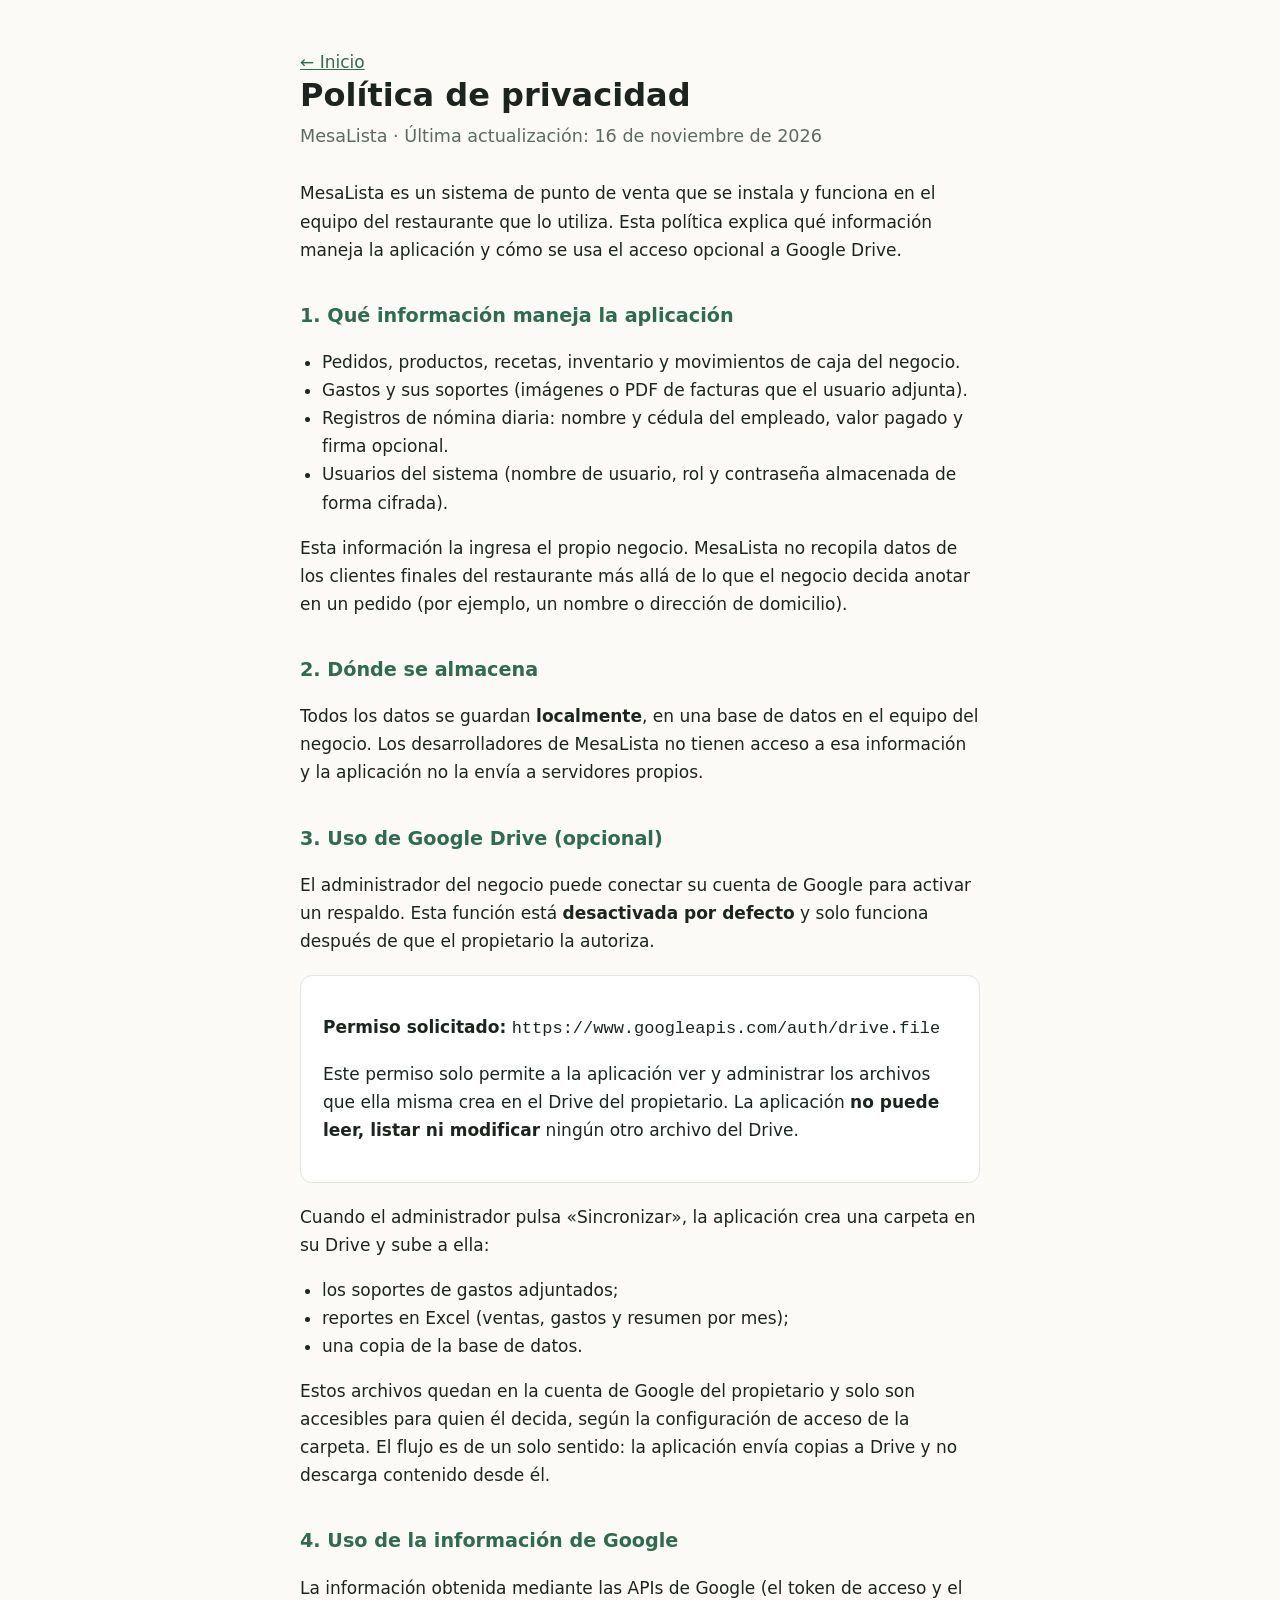
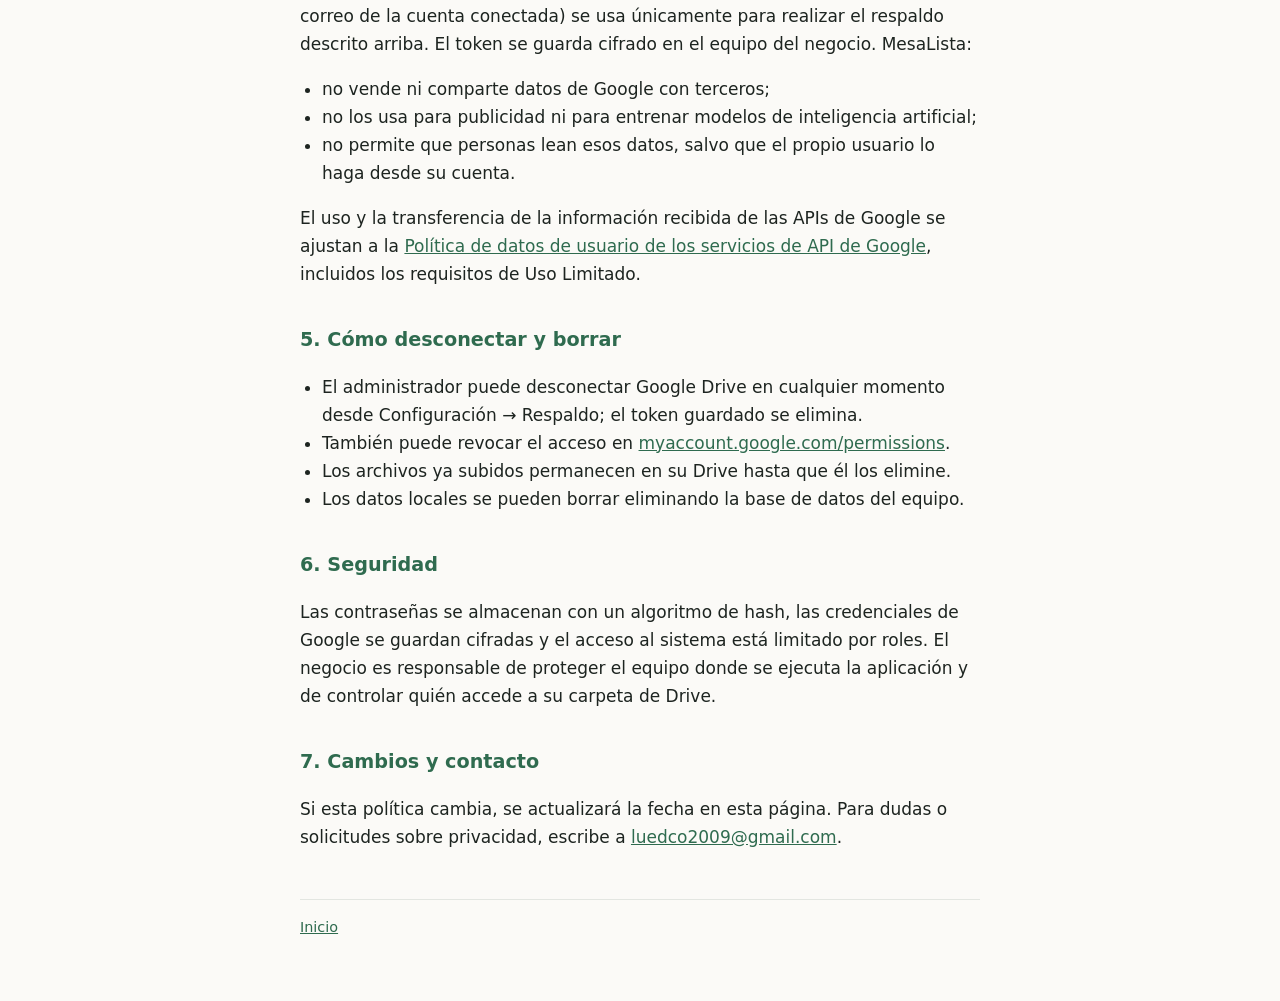
==== privacidad.html @ 81c83d56 "fix" ====
<!doctype html>
<html lang="es">
<head>
<meta charset="utf-8">
<meta name="viewport" content="width=device-width,initial-scale=1">
<title>Política de privacidad · MesaLista</title>
<meta name="description" content="Política de privacidad de MesaLista: qué datos maneja, cómo se usa el acceso a Google Drive y cómo revocarlo.">
<link rel="stylesheet" href="style.css">
</head>
<body>
<main>
  <nav><a href="index.html">&larr; Inicio</a></nav>
  <h1>Política de privacidad</h1>
  <p class="lead">MesaLista · Última actualización: 16 de noviembre de 2026</p>

  <p>MesaLista es un sistema de punto de venta que se instala y funciona en el equipo del restaurante que lo utiliza. Esta política explica qué información maneja la aplicación y cómo se usa el acceso opcional a Google Drive.</p>

  <h2>1. Qué información maneja la aplicación</h2>
  <ul>
    <li>Pedidos, productos, recetas, inventario y movimientos de caja del negocio.</li>
    <li>Gastos y sus soportes (imágenes o PDF de facturas que el usuario adjunta).</li>
    <li>Registros de nómina diaria: nombre y cédula del empleado, valor pagado y firma opcional.</li>
    <li>Usuarios del sistema (nombre de usuario, rol y contraseña almacenada de forma cifrada).</li>
  </ul>
  <p>Esta información la ingresa el propio negocio. MesaLista no recopila datos de los clientes finales del restaurante más allá de lo que el negocio decida anotar en un pedido (por ejemplo, un nombre o dirección de domicilio).</p>

  <h2>2. Dónde se almacena</h2>
  <p>Todos los datos se guardan <strong>localmente</strong>, en una base de datos en el equipo del negocio. Los desarrolladores de MesaLista no tienen acceso a esa información y la aplicación no la envía a servidores propios.</p>

  <h2>3. Uso de Google Drive (opcional)</h2>
  <p>El administrador del negocio puede conectar su cuenta de Google para activar un respaldo. Esta función está <strong>desactivada por defecto</strong> y solo funciona después de que el propietario la autoriza.</p>
  <div class="card">
    <p><strong>Permiso solicitado:</strong> <code>https://www.googleapis.com/auth/drive.file</code></p>
    <p>Este permiso solo permite a la aplicación ver y administrar los archivos que ella misma crea en el Drive del propietario. La aplicación <strong>no puede leer, listar ni modificar</strong> ningún otro archivo del Drive.</p>
  </div>
  <p>Cuando el administrador pulsa «Sincronizar», la aplicación crea una carpeta en su Drive y sube a ella:</p>
  <ul>
    <li>los soportes de gastos adjuntados;</li>
    <li>reportes en Excel (ventas, gastos y resumen por mes);</li>
    <li>una copia de la base de datos.</li>
  </ul>
  <p>Estos archivos quedan en la cuenta de Google del propietario y solo son accesibles para quien él decida, según la configuración de acceso de la carpeta. El flujo es de un solo sentido: la aplicación envía copias a Drive y no descarga contenido desde él.</p>

  <h2>4. Uso de la información de Google</h2>
  <p>La información obtenida mediante las APIs de Google (el token de acceso y el correo de la cuenta conectada) se usa únicamente para realizar el respaldo descrito arriba. El token se guarda cifrado en el equipo del negocio. MesaLista:</p>
  <ul>
    <li>no vende ni comparte datos de Google con terceros;</li>
    <li>no los usa para publicidad ni para entrenar modelos de inteligencia artificial;</li>
    <li>no permite que personas lean esos datos, salvo que el propio usuario lo haga desde su cuenta.</li>
  </ul>
  <p>El uso y la transferencia de la información recibida de las APIs de Google se ajustan a la <a href="https://developers.google.com/terms/api-services-user-data-policy">Política de datos de usuario de los servicios de API de Google</a>, incluidos los requisitos de Uso Limitado.</p>

  <h2>5. Cómo desconectar y borrar</h2>
  <ul>
    <li>El administrador puede desconectar Google Drive en cualquier momento desde Configuración → Respaldo; el token guardado se elimina.</li>
    <li>También puede revocar el acceso en <a href="https://myaccount.google.com/permissions">myaccount.google.com/permissions</a>.</li>
    <li>Los archivos ya subidos permanecen en su Drive hasta que él los elimine.</li>
    <li>Los datos locales se pueden borrar eliminando la base de datos del equipo.</li>
  </ul>

  <h2>6. Seguridad</h2>
  <p>Las contraseñas se almacenan con un algoritmo de hash, las credenciales de Google se guardan cifradas y el acceso al sistema está limitado por roles. El negocio es responsable de proteger el equipo donde se ejecuta la aplicación y de controlar quién accede a su carpeta de Drive.</p>

  <h2>7. Cambios y contacto</h2>
  <p>Si esta política cambia, se actualizará la fecha en esta página. Para dudas o solicitudes sobre privacidad, escribe a <a href="mailto:luedco2009@gmail.com">luedco2009@gmail.com</a>.</p>

  <footer><a href="index.html">Inicio</a></footer>
</main>
</body>
</html>
---- style.css ----
:root{--bg:#fbfaf7;--fg:#1d2420;--muted:#5d6a63;--accent:#2f6b4f;--card:#fff;--line:#e3e6e1}
@media (prefers-color-scheme:dark){:root{--bg:#141a17;--fg:#e8ede9;--muted:#a3b0a8;--accent:#6fbf94;--card:#1b2320;--line:#2a3530}}
*{box-sizing:border-box}
body{margin:0;background:var(--bg);color:var(--fg);font:17px/1.65 system-ui,-apple-system,"Segoe UI",Roboto,sans-serif}
main{max-width:720px;margin:0 auto;padding:48px 20px 64px}
h1{font-size:2rem;line-height:1.2;margin:0 0 8px}
h2{font-size:1.2rem;margin:36px 0 8px;color:var(--accent)}
p,li{color:var(--fg)}
.lead{color:var(--muted);font-size:1.1rem;margin:0 0 28px}
.card{background:var(--card);border:1px solid var(--line);border-radius:12px;padding:20px 22px;margin:20px 0}
a{color:var(--accent)}
nav a{margin-right:16px}
footer{margin-top:48px;color:var(--muted);font-size:.9rem;border-top:1px solid var(--line);padding-top:16px}
ul{padding-left:22px}
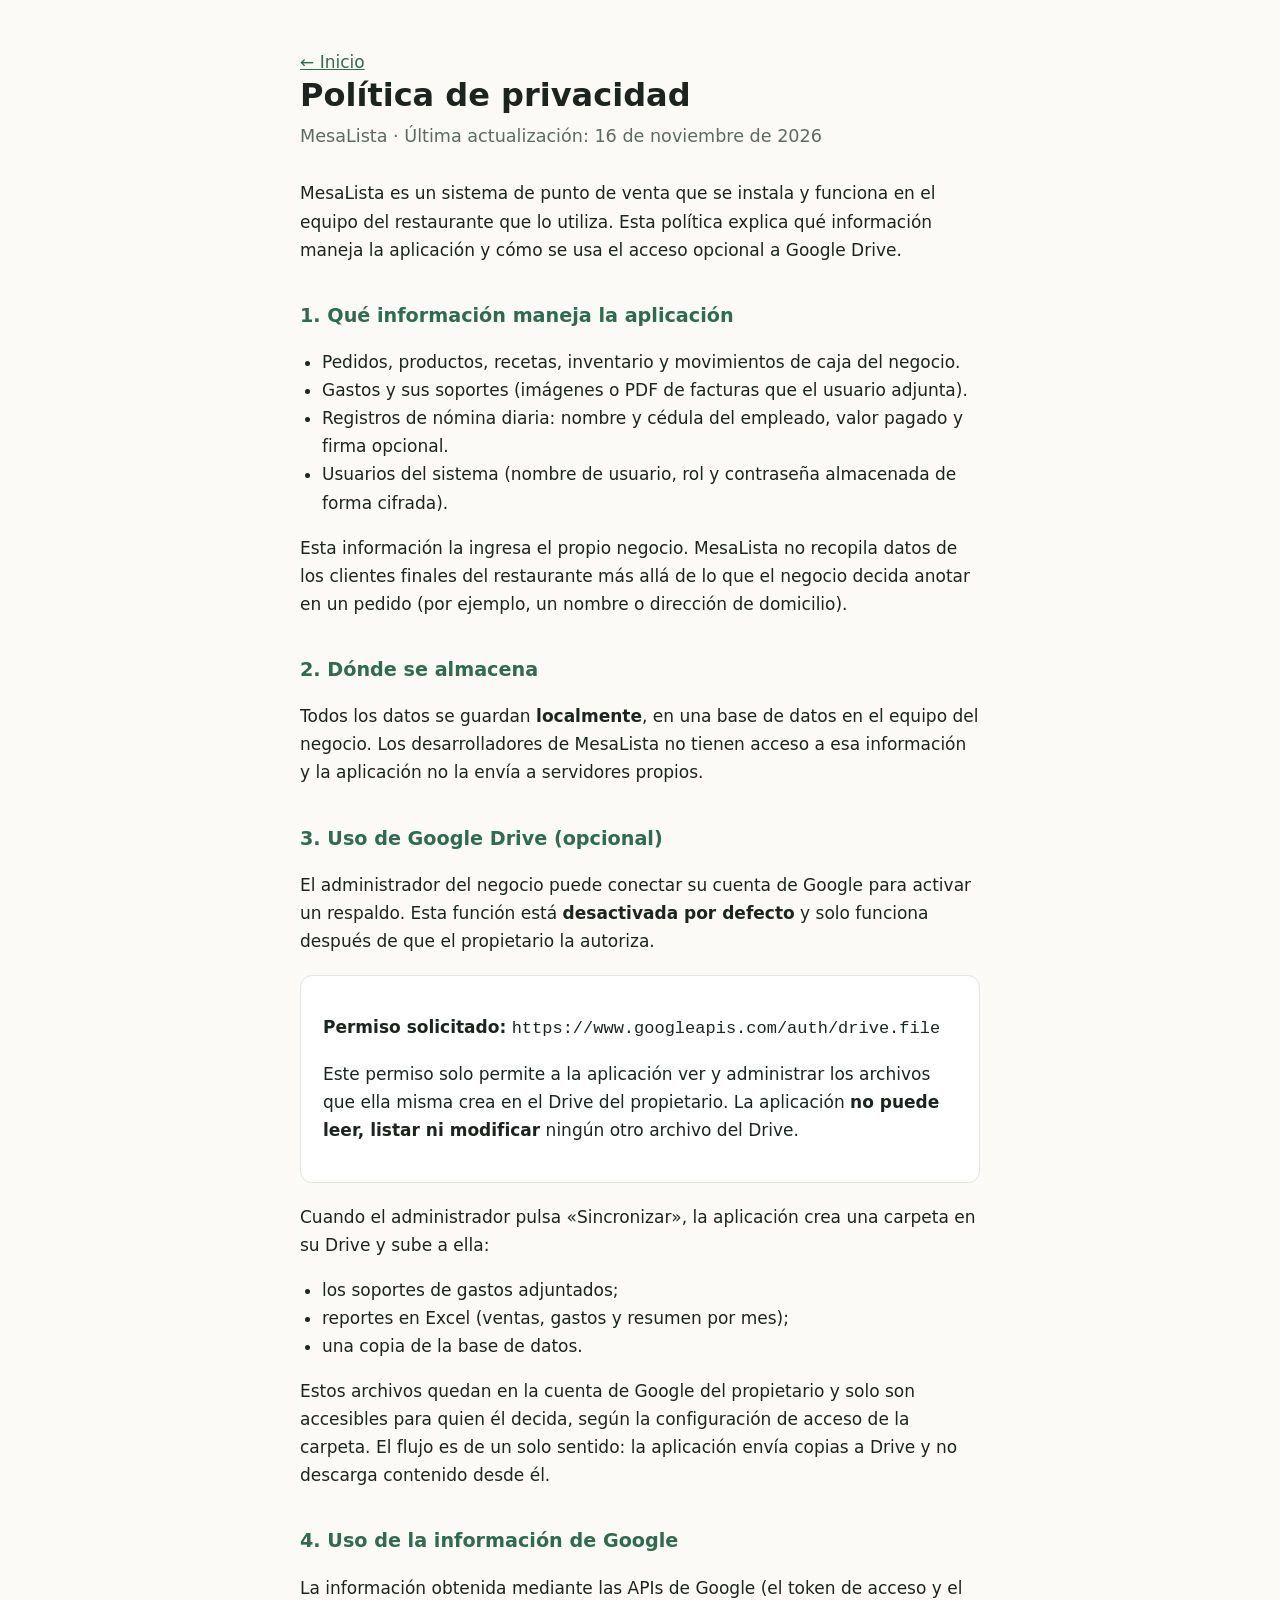
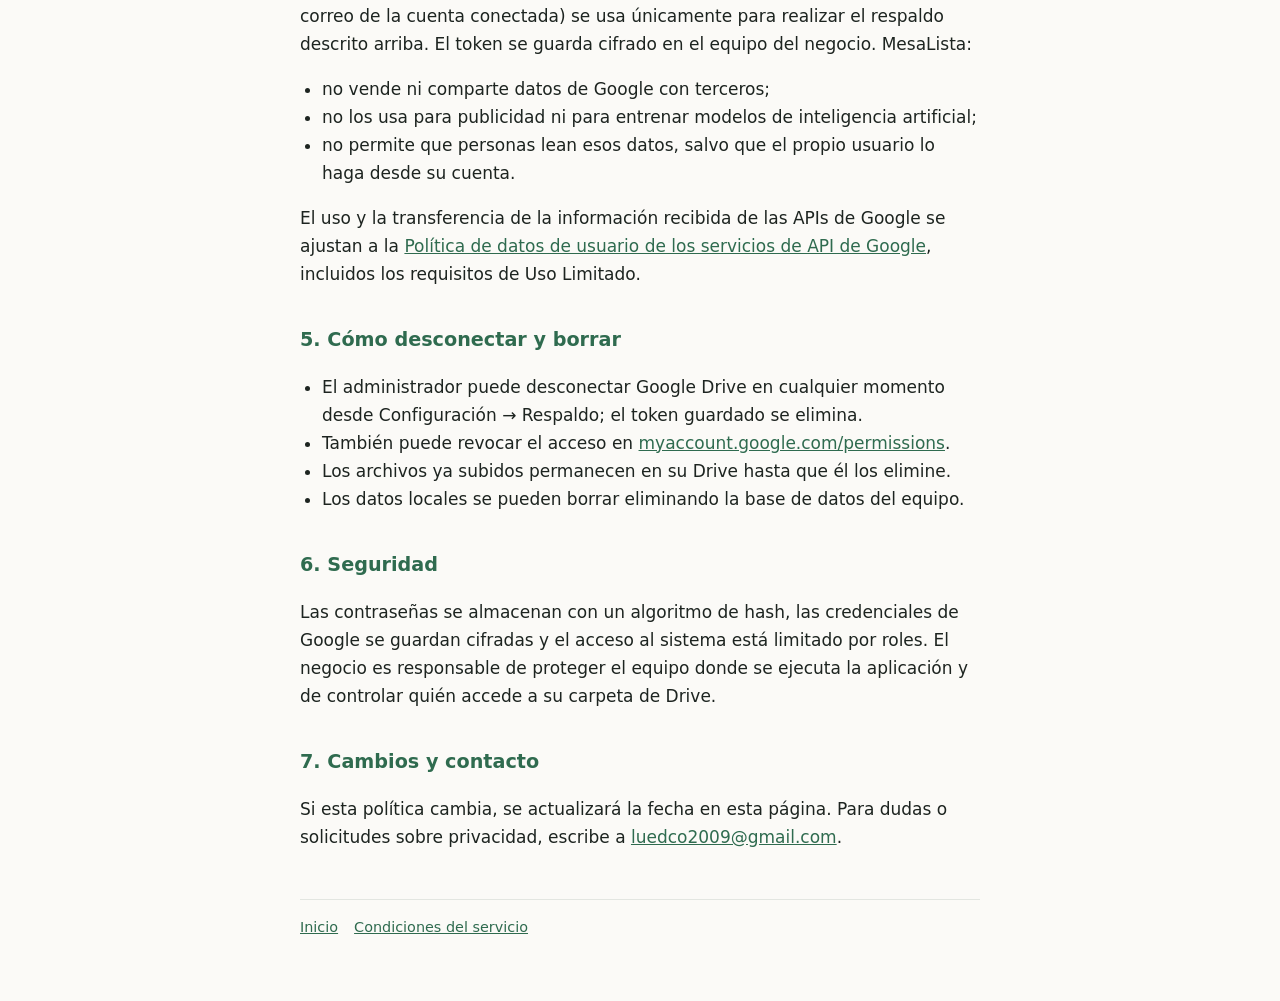
==== commit ae2b959e: "fix" ====
--- a/privacidad.html
+++ b/privacidad.html
@@ -64,7 +64,7 @@
   <h2>7. Cambios y contacto</h2>
   <p>Si esta política cambia, se actualizará la fecha en esta página. Para dudas o solicitudes sobre privacidad, escribe a <a href="mailto:luedco2009@gmail.com">luedco2009@gmail.com</a>.</p>
 
-  <footer><a href="index.html">Inicio</a></footer>
+  <footer><nav><a href="index.html">Inicio</a><a href="terminos.html">Condiciones del servicio</a></nav></footer>
 </main>
 </body>
 </html>
